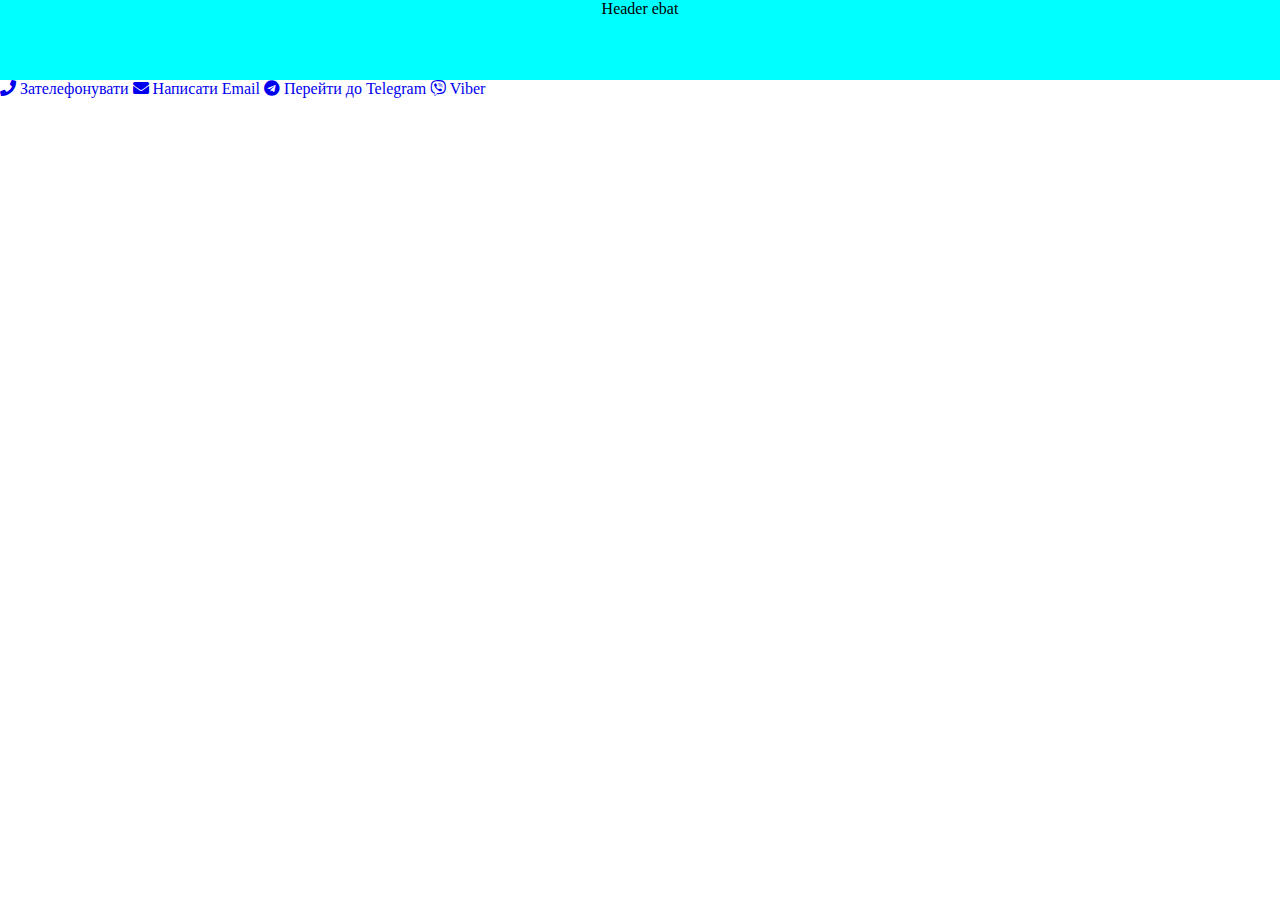
==== lab3/index.html @ 2591f2ba "lab 3" ====
<!DOCTYPE html>
<html lang="en">
<head>
    <meta charset="UTF-8">
    <link rel="stylesheet" href="https://cdnjs.cloudflare.com/ajax/libs/font-awesome/5.15.3/css/all.min.css">
    <link rel="stylesheet" href="styles/style.css">
    <title>Lab 3</title>
</head>
<body>
<header>
Header ebat
</header>
<div class="content">
    <div class="left-bar">

    </div>
    <div class="center-bar">

    </div>
    <div class="right-bar">

    </div>
</div>
<footer>
    <a href="tel:+123456789"><i class="fas fa-phone"></i> Зателефонувати</a>
    <a href="mailto:yakunina.natalia3@gmail.com"><i class="fas fa-envelope"></i> Написати Email</a>
    <a href="https://t.me/dinusblin"><i class="fab fa-telegram"></i> Перейти до Telegram</a>
    <a href="https://api.viber.com/send?phone=123456789"><i class="fab fa-viber"></i> Viber</a>
</footer>
</body>
</html>
---- lab3/styles/style.css ----
html, body {
    margin: 0;
    padding: 0;
}

header {
    background-color: aqua;
    height: 5rem;
    text-align: center;
}

.left-bar {

}

.center-bar {

}

.right-bar {

}

footer {

}

footer a {
    text-decoration: none;

}

footer a:hover {
    color: brown;
}
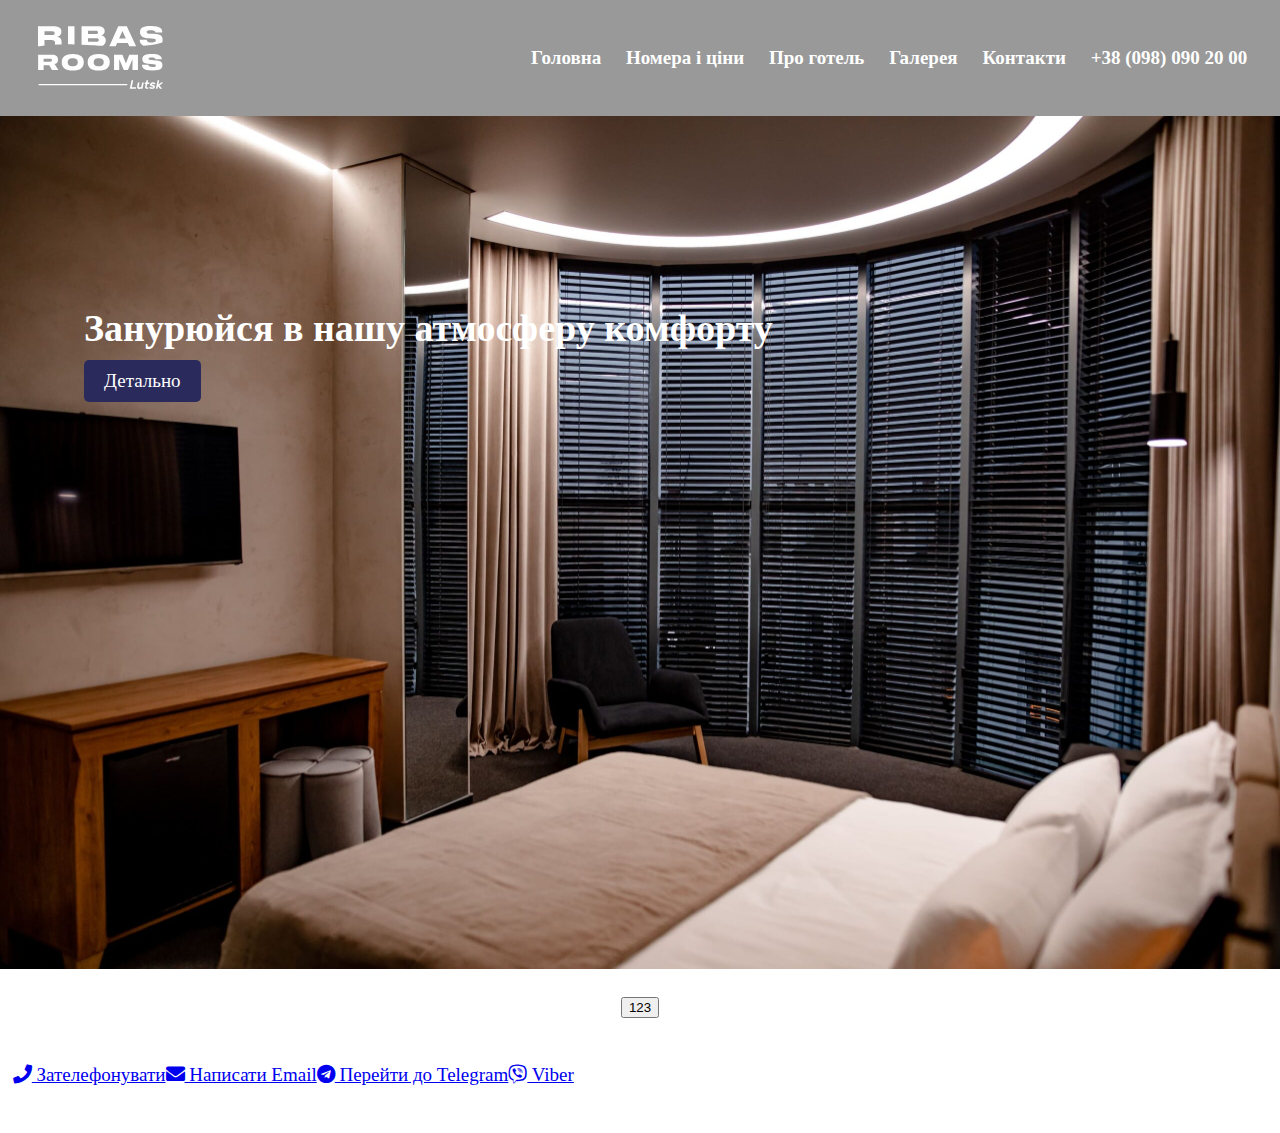
==== commit 111332f9: "test" ====
--- a/lab3/index.html
+++ b/lab3/index.html
@@ -8,18 +8,27 @@
 </head>
 <body>
 <header>
-Header ebat
+    <img src="common/icons/lutsk.svg" class="icon">
+    <nav>
+        <ul>
+            <li><a href="#">Головна</a></li>
+            <li><a href="#">Номера і ціни</a></li>
+            <li><a href="#">Про готель</a></li>
+            <li><a href="#">Галерея</a></li>
+            <li><a href="#">Контакти</a></li>
+            <li><a href="tel:+380980902000">+38 (098) 090 20 00</a></li>
+        </ul>
+    </nav>
 </header>
-<div class="content">
-    <div class="left-bar">
-
+<div class="image-container">
+    <img src="common/icons/room.jpg" class="image">
+    <div class="image-content">
+        <h1>Занурюйся в нашу атмосферу комфорту</h1>
+        <a href="#" class="details">Детально</a>
     </div>
-    <div class="center-bar">
-
-    </div>
-    <div class="right-bar">
-
-    </div>
+</div>
+<div class="welcome">
+    <button>123</button>
 </div>
 <footer>
     <a href="tel:+123456789"><i class="fas fa-phone"></i> Зателефонувати</a>
--- a/lab3/styles/style.css
+++ b/lab3/styles/style.css
@@ -1,35 +1,131 @@
+/* Додайте ці стилі для нових посилань в хедері */
 html, body {
+    margin: 0;
+    padding: 0;
+    height: 100%;
+    font-size: 19px;
+    width: 100%;
+}
+
+header {
+    background-color: rgba(0, 0, 0, 0.4);
+    height: 10%;
+    text-align: center;
+    padding: 1%;
+    position: relative;
+    display: flex;
+    justify-content: space-between;
+    align-items: center;
+}
+
+.icon {
+    width: 10%;
+    display: inline-block;
+    margin-left: 2%;
+    right: 0;
+}
+
+header nav ul {
+    list-style: none;
     margin: 0;
     padding: 0;
 }
 
-header {
-    background-color: aqua;
-    height: 5rem;
-    text-align: center;
+header nav ul li {
+    display: inline;
+    margin-right: 20px;
 }
 
-.left-bar {
-
+header nav ul li a {
+    color: #ffffff;
+    text-decoration: none;
+    font-weight: bold;
 }
 
-.center-bar {
-
+header nav ul li a:first-child {
+    margin-left: 0;
 }
 
-.right-bar {
+header nav ul li a:hover {
+    color: #555;
+}
+.image-container {
+    position: relative;
+    overflow: hidden; /* Обмеження вмісту до розмірів контейнера */
+}
 
+.image {
+    width: 100%; /* Зробити зображення шириною 100% від контейнера */
+    display: block;
+    z-index: -1;
+}
+
+.image-content {
+    position: absolute; /* Позиціонуємо відносно батьківського контейнера */
+    top: 20%; /* Розмістити зверху контейнера */
+    left: 5%; /* Розмістити зліва контейнера */
+    padding: 20px; /* Відступи від тексту та кнопки */
+    color: white; /* Колір тексту */
+}
+
+h1 {
+    margin: 0; /* Зняти зовнішні відступи тексту */
+}
+
+.details {
+    display: inline-block;
+    padding: 10px 20px;
+    background-color: #2a2a5d;
+    color: white;
+    text-decoration: none;
+    border-radius: 5px;
+    margin-top: 10px; /* Відступ від тексту */
+}
+
+
+/*.content h1 {*/
+/*    margin-right: 35%;*/
+/*    margin-top: 10%;*/
+/*}*/
+
+/*.content button {*/
+/*    margin-top: 2%;*/
+/*    margin-right: 55%;*/
+/*    width: 13%;*/
+/*    height: 60px;*/
+/*    color: white;*/
+/*    border-radius: 40px;*/
+/*    font-size: 17px;*/
+/*    transition: background-color 5ms, color 5ms;*/
+/*    border: 2px solid white;*/
+/*    background-color: rgba(0, 0, 0, 0.1);*/
+/*}*/
+
+.image-container a:hover {
+    background-color: #2a2a5d;
+    transition: 1s;
+    border: 2px solid #2a2a5d;
+}
+
+.welcome {
+    bottom: 20%;
+    text-align: center; /* Вирівнюємо текст по центру */
+    margin-top: 2%; /* Додали відступ від верхнього краю */
+    width: 100%; /* Розтягуємо на всю ширину батьківського контейнера */
+}
+
+h1 {
+    color: white;
 }
 
 footer {
-
+    background-color: rgba(0, 0, 0, 0); /* Змінюємо колір на прозорий */
+    text-align: center;
+    padding: 1%;
+    bottom: 0;
+    width: 98%;
+    height: 10%;
+    display: flex;
+    align-items: center; /* Вирівнюємо по центру по вертикалі */
 }
 
-footer a {
-    text-decoration: none;
-
-}
-
-footer a:hover {
-    color: brown;
-}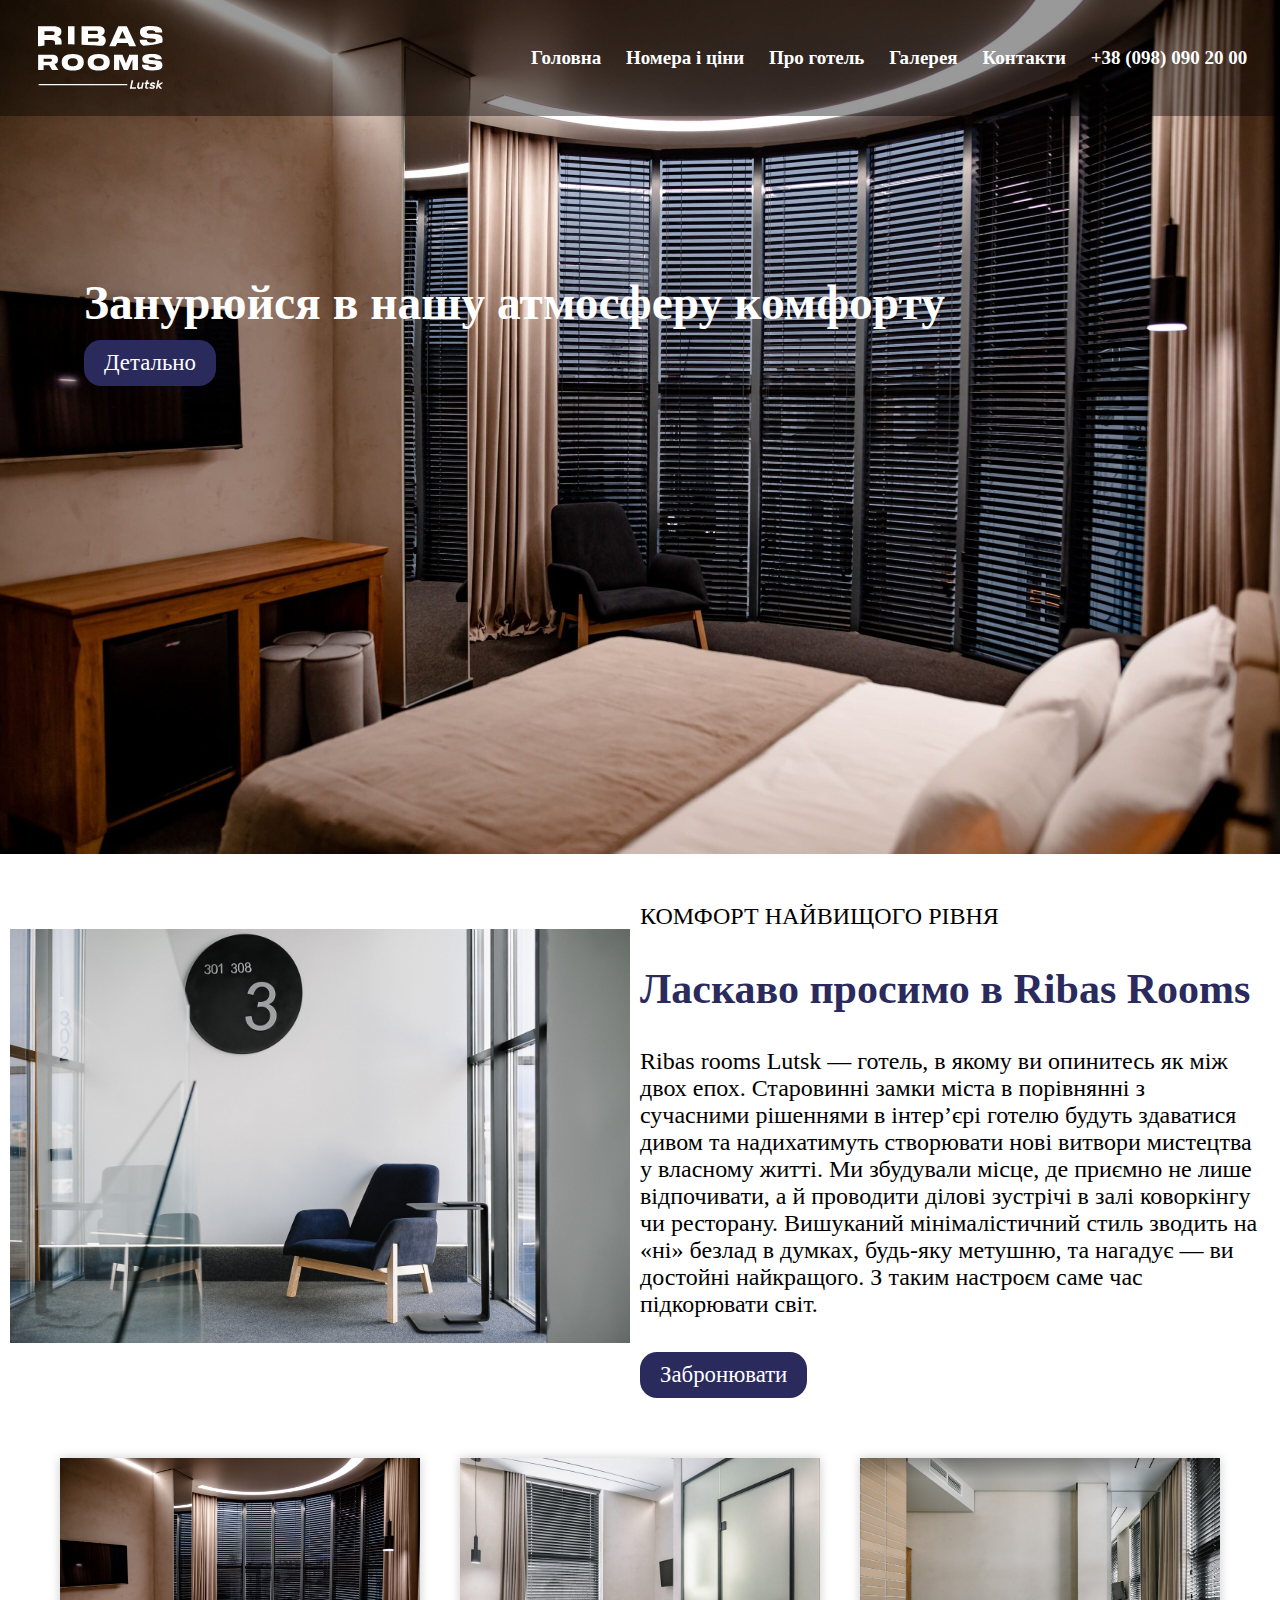
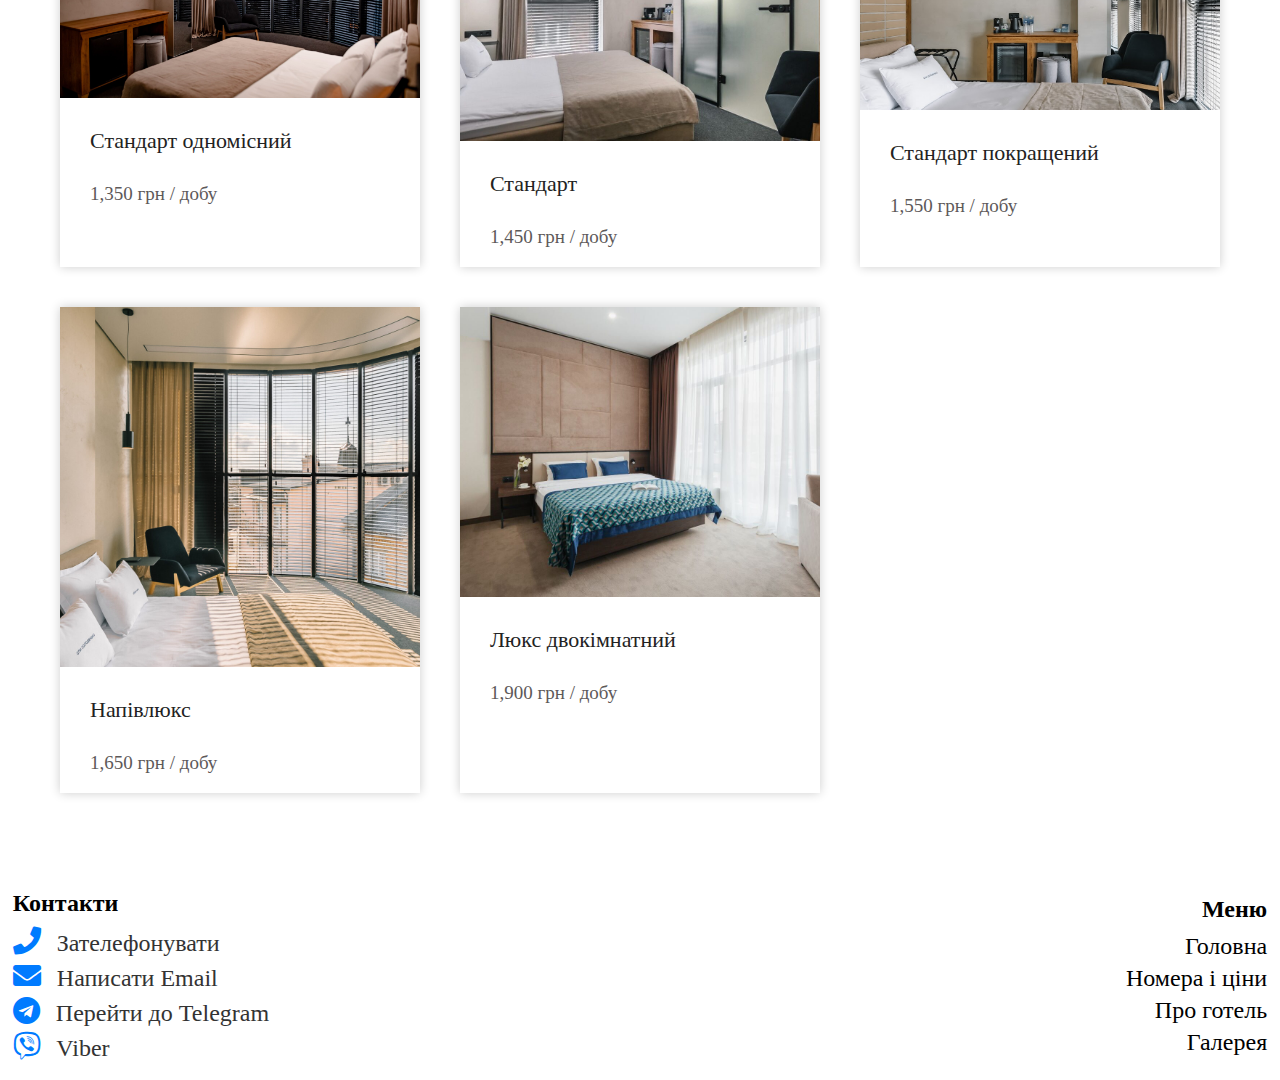
==== commit bb6e64cf: "full main page" ====
--- a/lab3/index.html
+++ b/lab3/index.html
@@ -8,7 +8,7 @@
 </head>
 <body>
 <header>
-    <img src="common/icons/lutsk.svg" class="icon">
+    <img src="common/icons/lutsk.svg" class="icon" alt="icon">
     <nav>
         <ul>
             <li><a href="#">Головна</a></li>
@@ -21,20 +21,72 @@
     </nav>
 </header>
 <div class="image-container">
-    <img src="common/icons/room.jpg" class="image">
+    <img src="common/icons/room.jpg" class="image" alt="icon">
     <div class="image-content">
         <h1>Занурюйся в нашу атмосферу комфорту</h1>
         <a href="#" class="details">Детально</a>
     </div>
 </div>
 <div class="welcome">
-    <button>123</button>
+    <div class="image-wrapper">
+        <img src="common/icons/dsc_2120.jpg" class="image1" alt="icon">
+    </div>
+    <div class="text-container">
+        <p>КОМФОРТ НАЙВИЩОГО РІВНЯ</p>
+        <h2>Ласкаво просимо в Ribas Rooms</h2>
+        <p>Ribas rooms Lutsk — готель, в якому ви опинитесь як між двох епох. Старовинні замки міста в порівнянні з
+            сучасними рішеннями в інтер’єрі готелю будуть здаватися дивом та надихатимуть створювати нові витвори
+            мистецтва у власному житті.
+
+            Ми збудували місце, де приємно не лише відпочивати, а й проводити ділові зустрічі в залі коворкінгу чи
+            ресторану. Вишуканий мінімалістичний стиль зводить на «ні» безлад в думках, будь-яку метушню, та нагадує —
+            ви достойні найкращого. З таким настроєм саме час підкорювати світ.</p>
+        <a href="#" class="reserve">Забронювати</a>
+    </div>
+</div>
+
+<div class="rooms">
+    <div class="room-card">
+        <img src="common/icons/room.jpg" alt="Номер 1">
+        <a href="#">Стандарт одномісний</a>
+        <p>1,350 грн / добу</p>
+    </div>
+    <div class="room-card">
+        <img src="common/icons/room2.jpg" alt="Номер 2">
+        <a href="#">Стандарт</a>
+        <p>1,450 грн / добу</p>
+    </div>
+    <div class="room-card">
+        <img src="common/icons/room3.png" alt="Номер 3">
+        <a href="#">Стандарт покращений</a>
+        <p>1,550 грн / добу</p>
+    </div>
+    <div class="room-card">
+        <img src="common/icons/room4.jpg" alt="Номер 4">
+        <a href="#">Напівлюкс</a>
+        <p>1,650 грн / добу</p>
+    </div>
+    <div class="room-card">
+        <img src="common/icons/room5.jpg" alt="Номер 5">
+        <a href="#">Люкс двокімнатний</a>
+        <p>1,900 грн / добу</p>
+    </div>
 </div>
 <footer>
-    <a href="tel:+123456789"><i class="fas fa-phone"></i> Зателефонувати</a>
-    <a href="mailto:yakunina.natalia3@gmail.com"><i class="fas fa-envelope"></i> Написати Email</a>
-    <a href="https://t.me/dinusblin"><i class="fab fa-telegram"></i> Перейти до Telegram</a>
-    <a href="https://api.viber.com/send?phone=123456789"><i class="fab fa-viber"></i> Viber</a>
+    <div class="contact-info">
+        <p>Контакти</p>
+        <a href="tel:+123456789"><i class="fas fa-phone"></i> Зателефонувати</a>
+        <a href="mailto:yakunina.natalia3@gmail.com"><i class="fas fa-envelope"></i> Написати Email</a>
+        <a href="https://t.me/dinusblin"><i class="fab fa-telegram"></i> Перейти до Telegram</a>
+        <a href="https://api.viber.com/send?phone=123456789"><i class="fab fa-viber"></i> Viber</a>
+    </div>
+    <div class="menu">
+        <p>Меню</p>
+        <a href="#">Головна</a>
+        <a href="#">Номера і ціни</a>
+        <a href="#">Про готель</a>
+        <a href="#">Галерея</a>
+    </div>
 </footer>
 </body>
 </html>--- a/lab3/styles/style.css
+++ b/lab3/styles/style.css
@@ -1,4 +1,3 @@
-/* Додайте ці стилі для нових посилань в хедері */
 html, body {
     margin: 0;
     padding: 0;
@@ -12,7 +11,8 @@
     height: 10%;
     text-align: center;
     padding: 1%;
-    position: relative;
+    position: absolute;
+    z-index: 1;
     display: flex;
     justify-content: space-between;
     align-items: center;
@@ -51,25 +51,31 @@
 }
 .image-container {
     position: relative;
-    overflow: hidden; /* Обмеження вмісту до розмірів контейнера */
+    overflow: hidden;
 }
 
 .image {
-    width: 100%; /* Зробити зображення шириною 100% від контейнера */
+    width: 100%;
     display: block;
     z-index: -1;
 }
 
 .image-content {
-    position: absolute; /* Позиціонуємо відносно батьківського контейнера */
-    top: 20%; /* Розмістити зверху контейнера */
-    left: 5%; /* Розмістити зліва контейнера */
-    padding: 20px; /* Відступи від тексту та кнопки */
-    color: white; /* Колір тексту */
+    position: absolute;
+    top: 30%;
+    left: 5%;
+    padding: 20px;
+    color: white;
 }
 
 h1 {
-    margin: 0; /* Зняти зовнішні відступи тексту */
+    margin: 0;
+    font-size: 250%;
+}
+
+.image1 {
+    width: 90%;
+    margin: 10px;
 }
 
 .details {
@@ -78,28 +84,10 @@
     background-color: #2a2a5d;
     color: white;
     text-decoration: none;
-    border-radius: 5px;
-    margin-top: 10px; /* Відступ від тексту */
-}
-
-
-/*.content h1 {*/
-/*    margin-right: 35%;*/
-/*    margin-top: 10%;*/
-/*}*/
-
-/*.content button {*/
-/*    margin-top: 2%;*/
-/*    margin-right: 55%;*/
-/*    width: 13%;*/
-/*    height: 60px;*/
-/*    color: white;*/
-/*    border-radius: 40px;*/
-/*    font-size: 17px;*/
-/*    transition: background-color 5ms, color 5ms;*/
-/*    border: 2px solid white;*/
-/*    background-color: rgba(0, 0, 0, 0.1);*/
-/*}*/
+    border-radius: 17px;
+    margin-top: 10px;
+    font-size: 120%
+}
 
 .image-container a:hover {
     background-color: #2a2a5d;
@@ -107,25 +95,158 @@
     border: 2px solid #2a2a5d;
 }
 
-.welcome {
-    bottom: 20%;
-    text-align: center; /* Вирівнюємо текст по центру */
-    margin-top: 2%; /* Додали відступ від верхнього краю */
-    width: 100%; /* Розтягуємо на всю ширину батьківського контейнера */
-}
-
 h1 {
     color: white;
 }
 
 footer {
-    background-color: rgba(0, 0, 0, 0); /* Змінюємо колір на прозорий */
-    text-align: center;
+    background-color: rgba(0, 0, 0, 0);
+    text-align: left;
     padding: 1%;
     bottom: 0;
     width: 98%;
-    height: 10%;
-    display: flex;
-    align-items: center; /* Вирівнюємо по центру по вертикалі */
-}
-
+    display: flex;
+    align-items: center;
+    justify-content: space-between;
+    font-size: 24px;
+}
+
+
+.contact-info p {
+    font-weight: bold;
+    margin-bottom: 10px;
+}
+
+.contact-info a {
+    display: block;
+    margin-bottom: 5px;
+    text-decoration: none;
+    color: #333;
+}
+
+.contact-info i {
+    margin-right: 10px;
+    font-size: 28px;
+    color: #007bff;
+}
+.contact-info, .menu {
+    flex-basis: 50%;
+}
+.menu{
+    text-align: right;
+}
+
+.menu p {
+    font-weight: bold;
+    margin-bottom: 10px;
+}
+
+.menu a {
+    display: block;
+    margin-bottom: 5px;
+    text-decoration: none;
+    color: #333;
+}
+
+.menu a {
+    color: #000000;
+    text-decoration: none;
+}
+
+.menu a:first-child {
+    margin-left: 0;
+}
+
+.menu a:hover {
+    color: #555;
+}
+
+
+.welcome {
+    display: flex;
+    align-items: center;
+    justify-content: space-between;
+    margin-top: 2%;
+    width: 100%;
+}
+
+.image-wrapper {
+    flex: 1;
+}
+
+.image-wrapper img {
+    width: 100%;
+    height: auto;
+}
+
+.text-container {
+    flex: 1;
+    padding: 0 20px;
+}
+
+.text-container h2 {
+    font-size: 42px;
+    margin-bottom: 35px;
+    font-weight: bold;
+    color: #2a2a5d;
+}
+
+.text-container p {
+    font-size: 24px;
+}
+
+.reserve {
+    display: inline-block;
+    padding: 10px 20px;
+    background-color: #2a2a5d;
+    color: white;
+    text-decoration: none;
+    border-radius: 17px;
+    margin-top: 10px;
+    font-size: 120%
+}
+
+.text-container a:hover {
+    background-color: #2a2a5d;
+    transition: 1s;
+    border: 2px solid #2a2a5d;
+}
+.rooms {
+    display: flex;
+    flex-wrap: wrap;
+    padding: 40px;
+}
+
+.room-card {
+    width: calc(33.33% - 40px);
+    box-shadow: 0px 0px 10px rgba(0, 0, 0, 0.2);
+    text-align: left;
+    margin: 20px;
+}
+
+.room-card img {
+    max-width: 100%;
+    height: auto;
+    padding: 0 0 25px 0;
+}
+
+.room-card a {
+    padding: 30px;
+    text-align: left;
+    color: #222222;
+    text-decoration: none;
+    font-size: 22px;
+    font-family: "Noto Serif";
+}
+
+.room-card a:hover {
+    color: #986948;
+    transition: 1s;
+}
+
+.room-card p {
+    color: #5d5959;
+    padding: 10px 0 0 30px;
+}
+
+
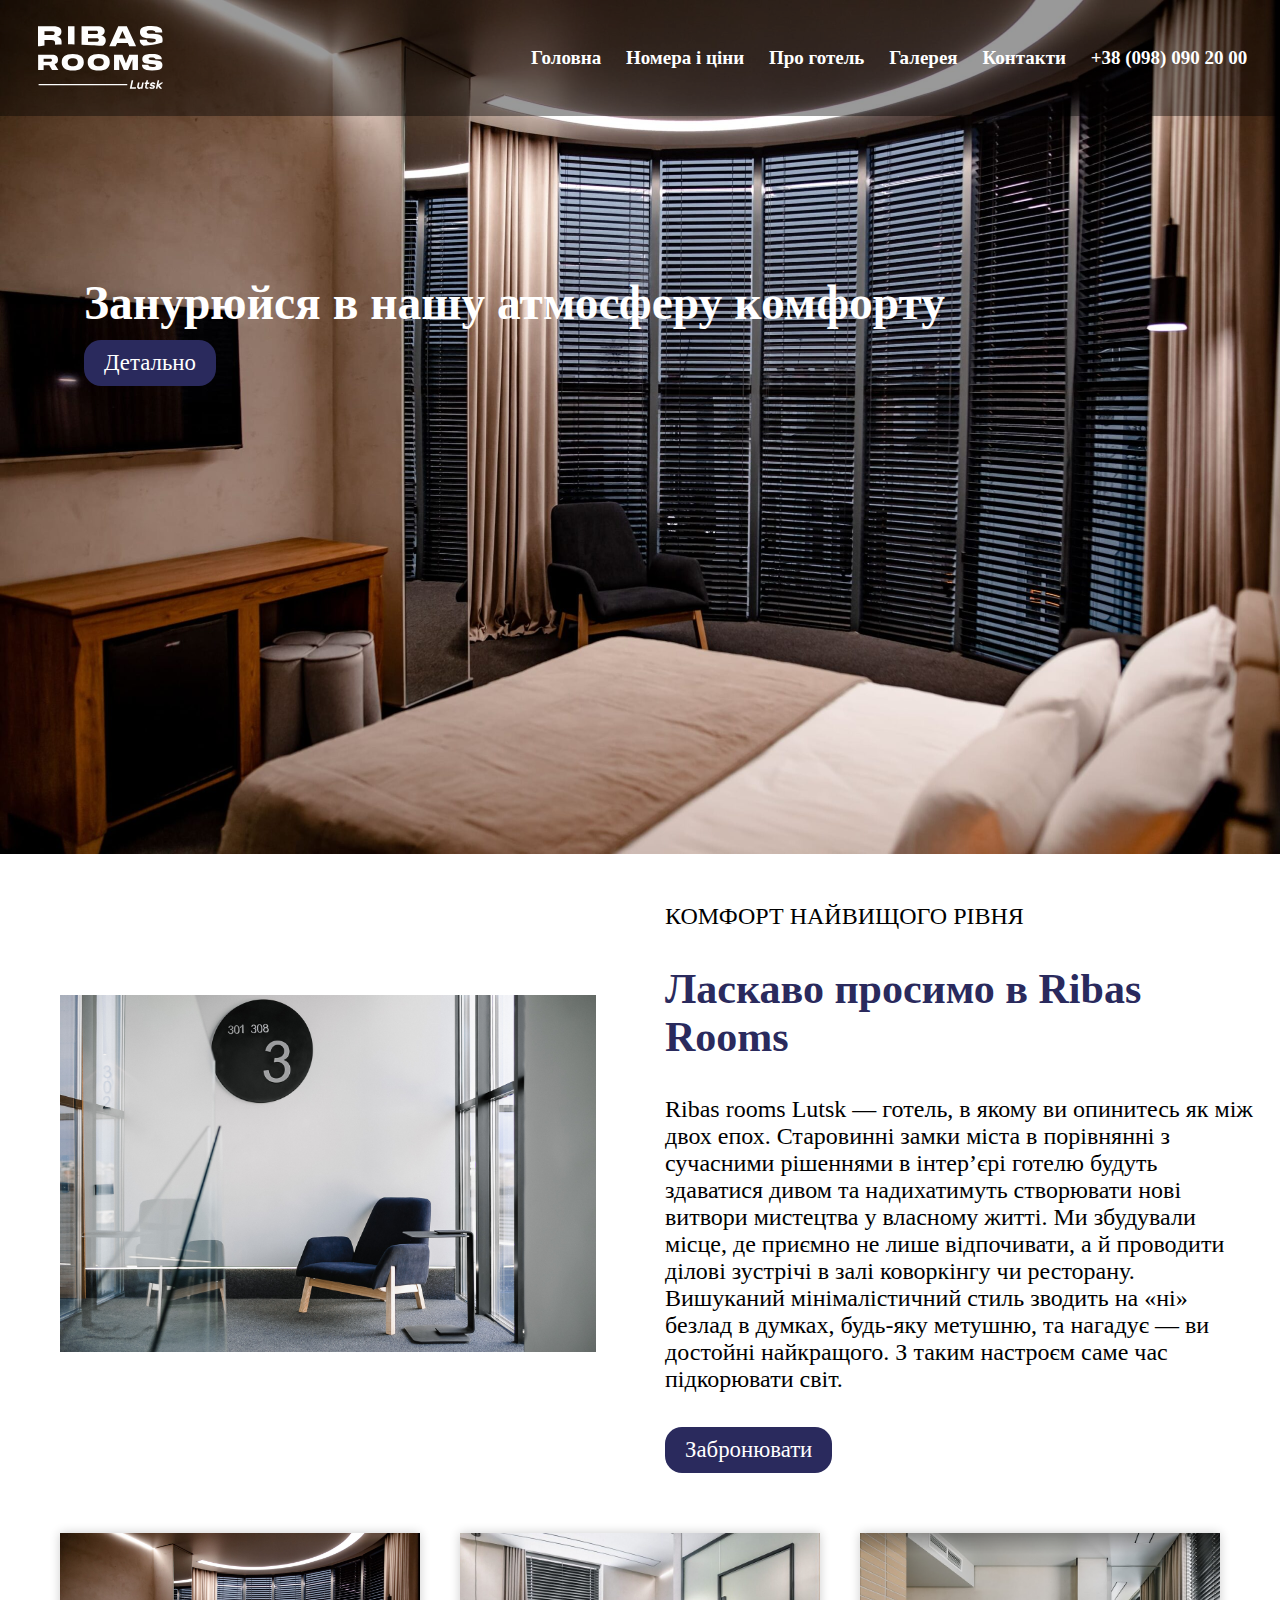
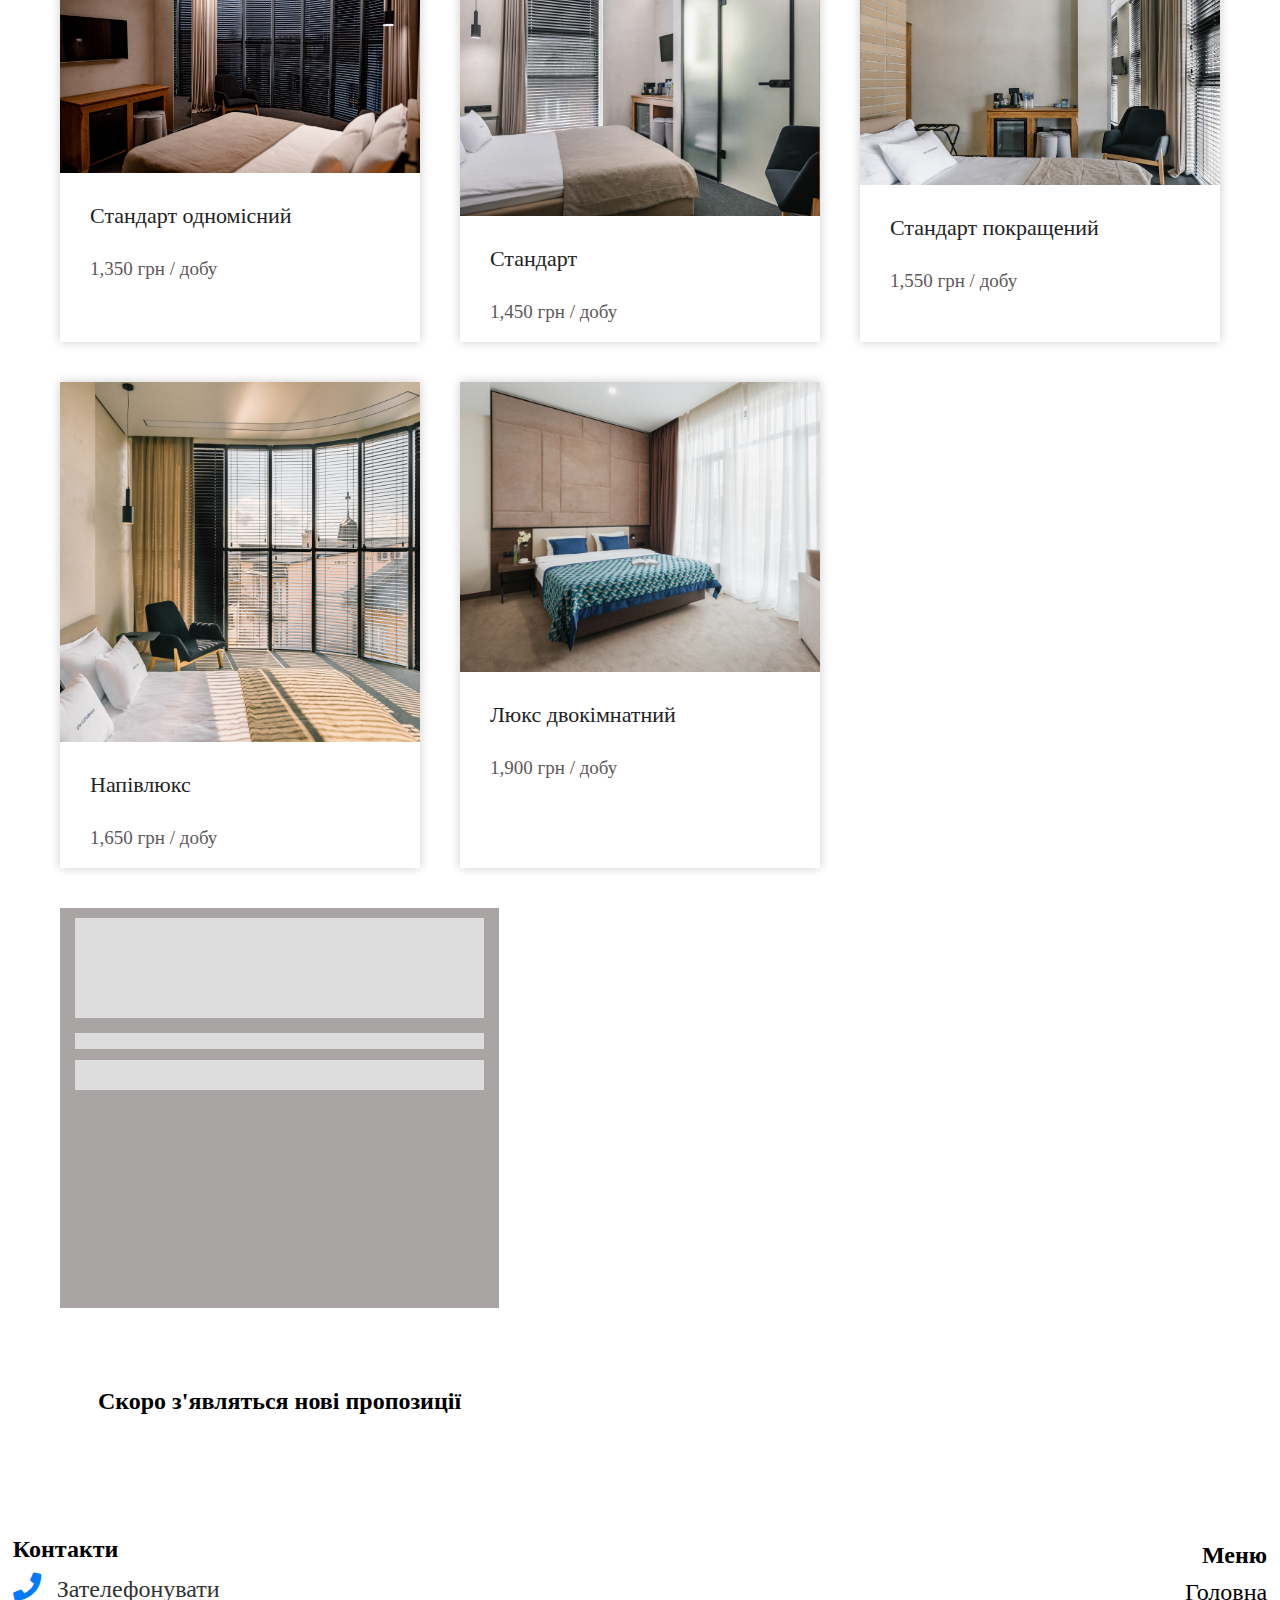
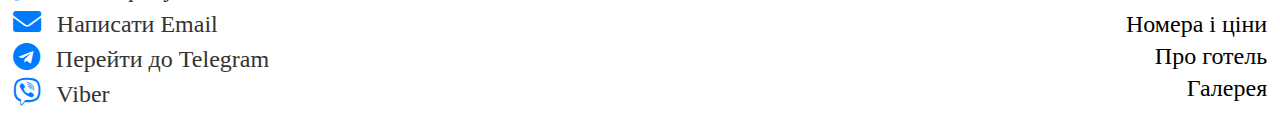
==== commit 21c49358: "adaptive main page" ====
--- a/lab3/index.html
+++ b/lab3/index.html
@@ -21,7 +21,7 @@
     </nav>
 </header>
 <div class="image-container">
-    <img src="common/icons/room.jpg" class="image" alt="icon">
+    <img src="common/images/room.jpg" class="image" alt="icon">
     <div class="image-content">
         <h1>Занурюйся в нашу атмосферу комфорту</h1>
         <a href="#" class="details">Детально</a>
@@ -29,12 +29,12 @@
 </div>
 <div class="welcome">
     <div class="image-wrapper">
-        <img src="common/icons/dsc_2120.jpg" class="image1" alt="icon">
+        <img src="common/images/chair_room.jpg" class="image1" alt="icon">
     </div>
     <div class="text-container">
         <p>КОМФОРТ НАЙВИЩОГО РІВНЯ</p>
         <h2>Ласкаво просимо в Ribas Rooms</h2>
-        <p>Ribas rooms Lutsk — готель, в якому ви опинитесь як між двох епох. Старовинні замки міста в порівнянні з
+        <p class="text">Ribas rooms Lutsk — готель, в якому ви опинитесь як між двох епох. Старовинні замки міста в порівнянні з
             сучасними рішеннями в інтер’єрі готелю будуть здаватися дивом та надихатимуть створювати нові витвори
             мистецтва у власному житті.
 
@@ -47,29 +47,33 @@
 
 <div class="rooms">
     <div class="room-card">
-        <img src="common/icons/room.jpg" alt="Номер 1">
+        <img src="common/images/room.jpg" alt="Номер 1">
         <a href="#">Стандарт одномісний</a>
         <p>1,350 грн / добу</p>
     </div>
     <div class="room-card">
-        <img src="common/icons/room2.jpg" alt="Номер 2">
+        <img src="common/images/room2.jpg" alt="Номер 2">
         <a href="#">Стандарт</a>
         <p>1,450 грн / добу</p>
     </div>
     <div class="room-card">
-        <img src="common/icons/room3.png" alt="Номер 3">
+        <img src="common/images/room3.png" alt="Номер 3">
         <a href="#">Стандарт покращений</a>
         <p>1,550 грн / добу</p>
     </div>
     <div class="room-card">
-        <img src="common/icons/room4.jpg" alt="Номер 4">
+        <img src="common/images/room4.jpg" alt="Номер 4">
         <a href="#">Напівлюкс</a>
         <p>1,650 грн / добу</p>
     </div>
     <div class="room-card">
-        <img src="common/icons/room5.jpg" alt="Номер 5">
+        <img src="common/images/room5.jpg" alt="Номер 5">
         <a href="#">Люкс двокімнатний</a>
         <p>1,900 грн / добу</p>
+    </div>
+    <div class="room-card-placeholder">
+        <span class="loader"></span>
+        <p>Скоро з'являться нові пропозиції</p>
     </div>
 </div>
 <footer>
--- a/lab3/styles/style.css
+++ b/lab3/styles/style.css
@@ -49,6 +49,7 @@
 header nav ul li a:hover {
     color: #555;
 }
+
 .image-container {
     position: relative;
     overflow: hidden;
@@ -129,10 +130,12 @@
     font-size: 28px;
     color: #007bff;
 }
+
 .contact-info, .menu {
     flex-basis: 50%;
 }
-.menu{
+
+.menu {
     text-align: right;
 }
 
@@ -172,11 +175,12 @@
 
 .image-wrapper {
     flex: 1;
+    padding-left: 50px;
 }
 
 .image-wrapper img {
-    width: 100%;
-    height: auto;
+    width: 90%;
+    height: 90%;
 }
 
 .text-container {
@@ -211,6 +215,7 @@
     transition: 1s;
     border: 2px solid #2a2a5d;
 }
+
 .rooms {
     display: flex;
     flex-wrap: wrap;
@@ -219,7 +224,7 @@
 
 .room-card {
     width: calc(33.33% - 40px);
-    box-shadow: 0px 0px 10px rgba(0, 0, 0, 0.2);
+    box-shadow: 0 0 10px rgba(0, 0, 0, 0.2);
     text-align: left;
     margin: 20px;
 }
@@ -236,7 +241,7 @@
     color: #222222;
     text-decoration: none;
     font-size: 22px;
-    font-family: "Noto Serif";
+    font-family: "Noto Serif", serif;
 }
 
 .room-card a:hover {
@@ -249,4 +254,85 @@
     padding: 10px 0 0 30px;
 }
 
-
+.room-card-placeholder {
+    text-align: center;
+    margin: 20px;
+}
+
+.loader {
+    width: 439px;
+    height: 400px;
+    display: block;
+    position: relative;
+    background: #a9a5a5;
+    box-sizing: border-box;
+}
+
+.loader::after {
+    content: '';
+    width: calc(439px - 30px);
+    height: calc(400px - 15px);
+    top: 10px;
+    left: 15px;
+    position: absolute;
+    background-image: linear-gradient(90deg, transparent, rgba(255, 255, 255, 0.5) 50%, transparent 100%),
+    linear-gradient(#DDD 100px, transparent 0),
+    linear-gradient(#DDD 16px, transparent 0),
+    linear-gradient(#DDD 50px, transparent 0);
+    background-repeat: no-repeat;
+    background-size: 75px 175px, 100% 100px, 100% 16px, 100% 30px;
+    background-position: -185px 0, center 0, center 115px, center 142px;
+    box-sizing: border-box;
+    animation: animloader 1s linear infinite;
+}
+
+@keyframes animloader {
+    to {
+        background-position: 390px 0, center 0, center 115px, center 142px;
+    }
+}
+
+.room-card-placeholder p {
+    margin-top: 80px;
+    font-size: 24px;
+    font-family: "Noto Serif", serif;
+    font-weight: bold;
+}
+
+@media (max-device-width: 480px) {
+    .loader {
+        width: 270px;
+        height: 240px;
+    }
+    .loader::after {
+        width: 240px;
+    }
+    .room-card-placeholder {
+        width: calc(33.33% - 40px);
+    }
+    .text-container p {
+        font-size: 14px;
+    }
+    .text-container h1 {
+        font-size: 12px;
+    }
+    .room-card-placeholder p {
+        font-size: 24px;
+        margin-top: 40px;
+    }
+    .image-container h1 {
+        font-size: 30px;
+    }
+    header {
+        height: 5%;
+    }
+    .image-wrapper img {
+    }
+    .welcome {
+        flex-direction: column;
+    }
+    .welcome,
+    .text-container {
+        margin: 20px 20px 0 20px;
+    }
+}
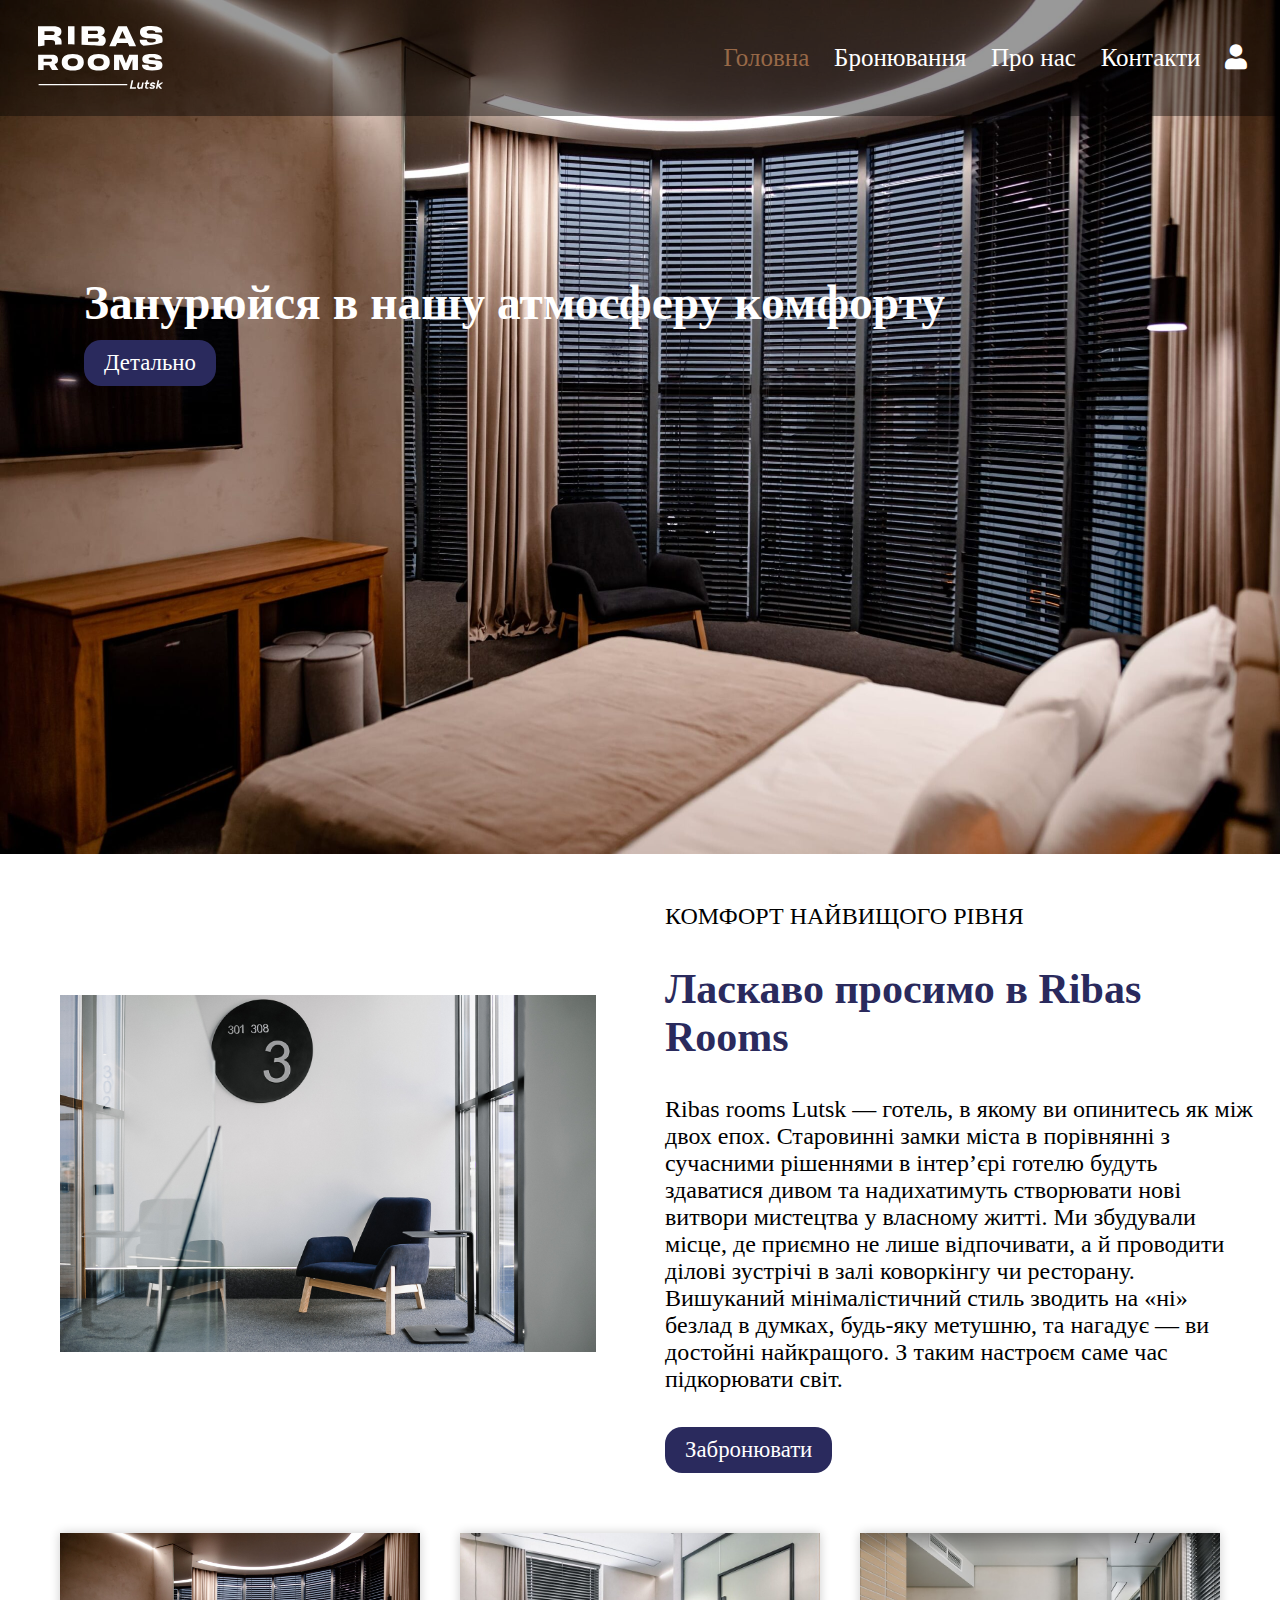
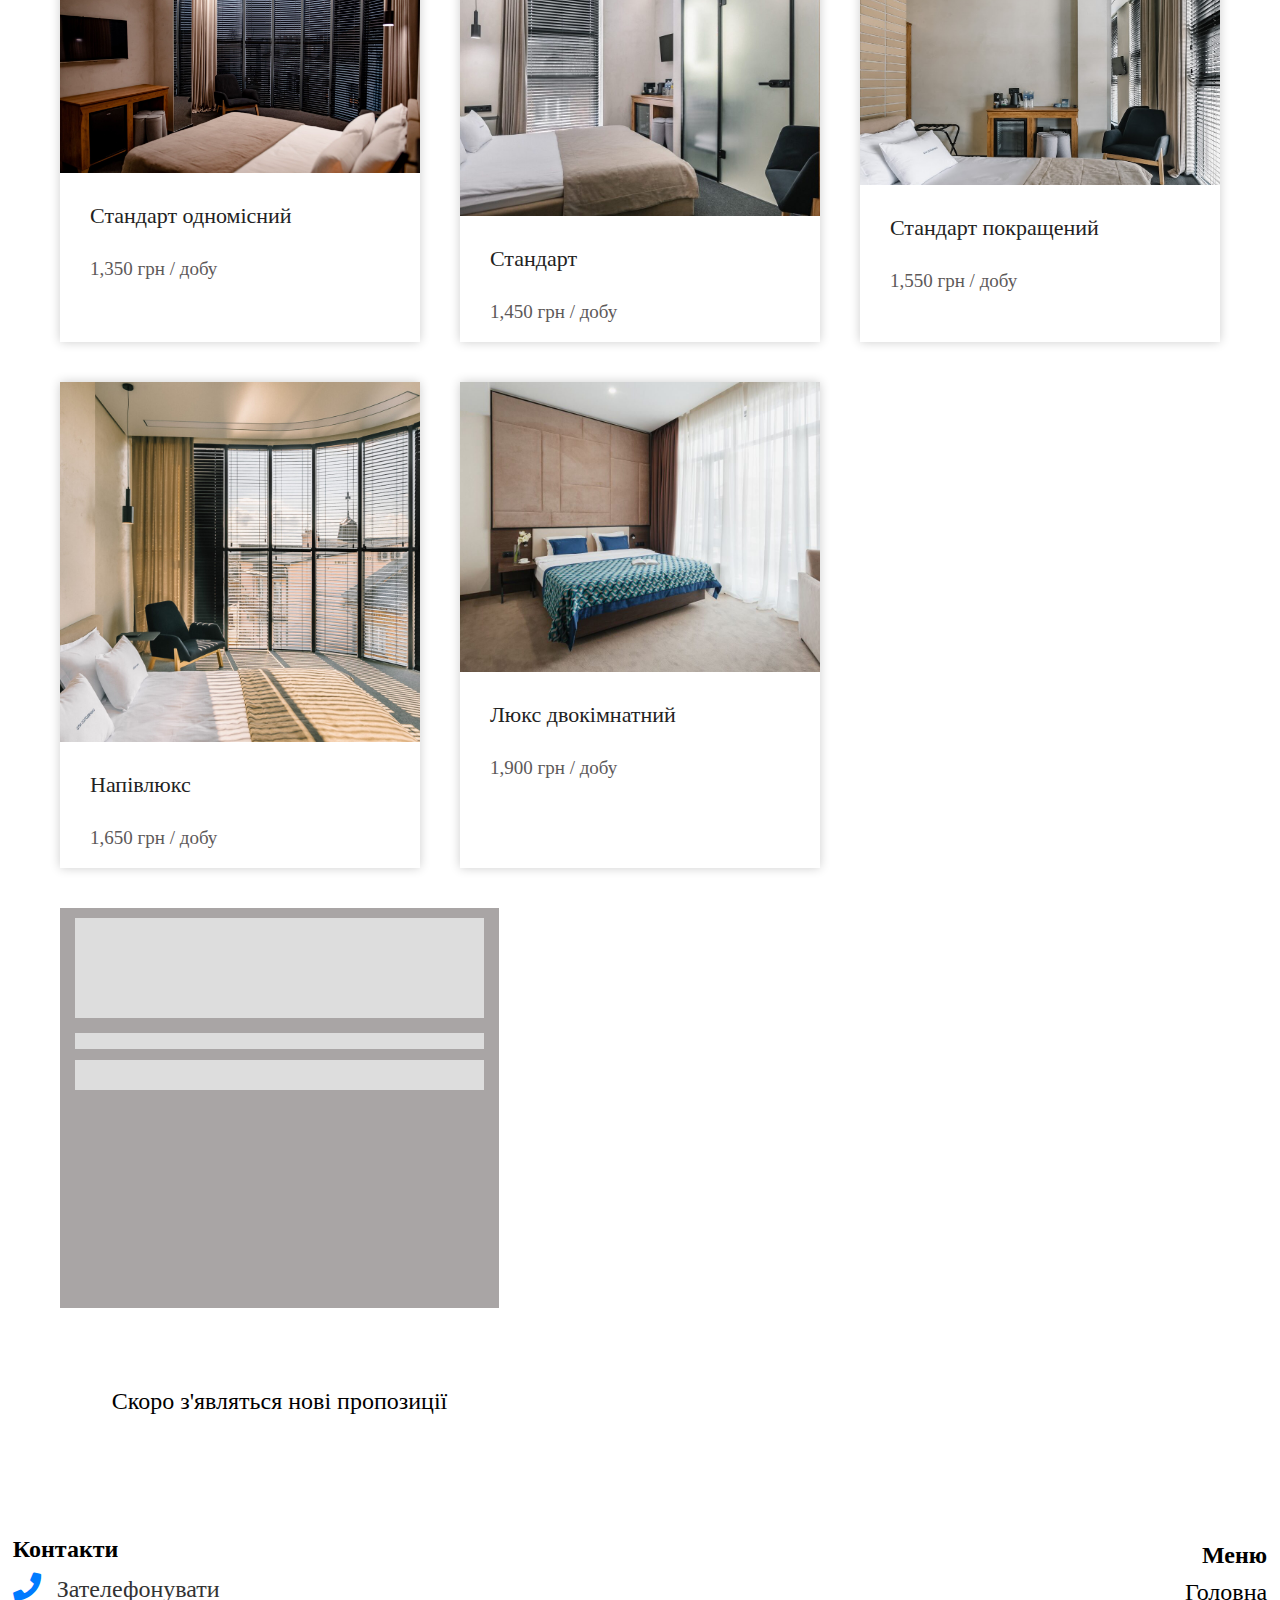
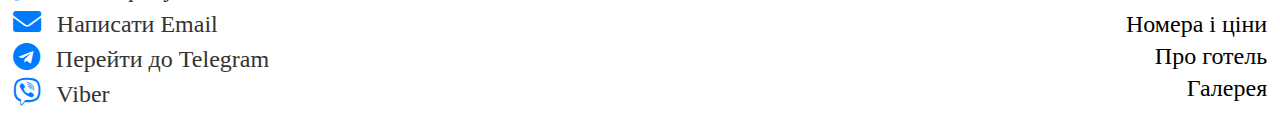
==== commit 872e6bfc: "lab 4 without registration & login" ====
--- a/lab3/index.html
+++ b/lab3/index.html
@@ -6,17 +6,15 @@
     <link rel="stylesheet" href="styles/style.css">
     <title>Lab 3</title>
 </head>
-<body>
 <header>
     <img src="common/icons/lutsk.svg" class="icon" alt="icon">
     <nav>
         <ul>
-            <li><a href="#">Головна</a></li>
-            <li><a href="#">Номера і ціни</a></li>
-            <li><a href="#">Про готель</a></li>
-            <li><a href="#">Галерея</a></li>
-            <li><a href="#">Контакти</a></li>
-            <li><a href="tel:+380980902000">+38 (098) 090 20 00</a></li>
+            <li><a class="choose" href="index.html">Головна</a></li>
+            <li><a href="booking.html">Бронювання</a></li>
+            <li><a href="faq.html">Про нас</a></li>
+            <li><a href="contacts.html">Контакти</a></li>
+            <li><a href="login.html"><i class="fas fa-user"></i></a></li>
         </ul>
     </nav>
 </header>
@@ -34,7 +32,8 @@
     <div class="text-container">
         <p>КОМФОРТ НАЙВИЩОГО РІВНЯ</p>
         <h2>Ласкаво просимо в Ribas Rooms</h2>
-        <p class="text">Ribas rooms Lutsk — готель, в якому ви опинитесь як між двох епох. Старовинні замки міста в порівнянні з
+        <p class="text">Ribas rooms Lutsk — готель, в якому ви опинитесь як між двох епох. Старовинні замки міста в
+            порівнянні з
             сучасними рішеннями в інтер’єрі готелю будуть здаватися дивом та надихатимуть створювати нові витвори
             мистецтва у власному житті.
 
@@ -92,5 +91,4 @@
         <a href="#">Галерея</a>
     </div>
 </footer>
-</body>
 </html>--- a/lab3/styles/style.css
+++ b/lab3/styles/style.css
@@ -39,7 +39,7 @@
 header nav ul li a {
     color: #ffffff;
     text-decoration: none;
-    font-weight: bold;
+    font-size: 25px;
 }
 
 header nav ul li a:first-child {
@@ -259,6 +259,13 @@
     margin: 20px;
 }
 
+.choose {
+    pointer-events: none;
+    color: #986948;
+}
+
+
+/*Анімація на головній сторінці*/
 .loader {
     width: 439px;
     height: 400px;
@@ -296,43 +303,54 @@
     margin-top: 80px;
     font-size: 24px;
     font-family: "Noto Serif", serif;
-    font-weight: bold;
-}
-
+}
+
+/*Адаптація для телефонів*/
 @media (max-device-width: 480px) {
     .loader {
         width: 270px;
         height: 240px;
     }
+
     .loader::after {
         width: 240px;
     }
+
     .room-card-placeholder {
         width: calc(33.33% - 40px);
     }
+
     .text-container p {
         font-size: 14px;
     }
+
     .text-container h1 {
         font-size: 12px;
     }
+
     .room-card-placeholder p {
         font-size: 24px;
         margin-top: 40px;
     }
+
     .image-container h1 {
         font-size: 30px;
     }
+
     header {
         height: 5%;
     }
-    .image-wrapper img {
-    }
+
     .welcome {
         flex-direction: column;
     }
+
     .welcome,
     .text-container {
         margin: 20px 20px 0 20px;
     }
-}
+
+    header nav ul li a {
+        font-size: 30px;
+    }
+}
